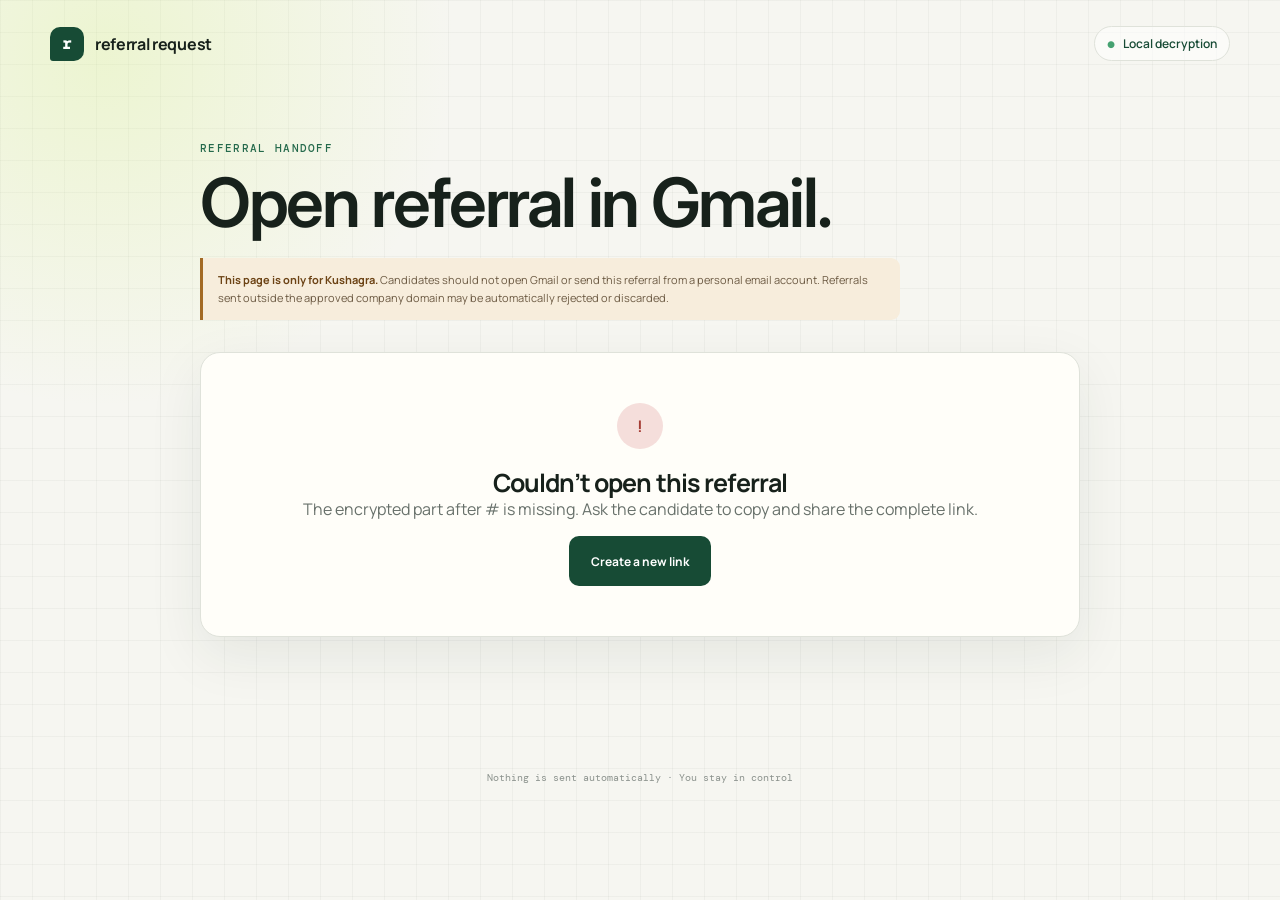
==== mail/index.html @ cffd20f9 "Open referrals with Android mailto" ====
<!doctype html>
<html lang="en">
  <head>
    <meta charset="UTF-8" />
    <meta name="viewport" content="width=device-width, initial-scale=1.0" />
    <meta name="robots" content="noindex, nofollow" />
    <meta name="theme-color" content="#f7f7f4" />
    <meta http-equiv="Cache-Control" content="no-cache, no-store, must-revalidate" />
    <meta http-equiv="Pragma" content="no-cache" />
    <meta http-equiv="Expires" content="0" />
    <title>Review referral email</title>
    <script>
      (() => {
        const url = new URL(window.location.href);
        let fresh = url.searchParams.get('_fresh');
        if (!fresh) {
          fresh = Date.now().toString(36);
          url.searchParams.set('_fresh', fresh);
          window.location.replace(url.href);
          return;
        }

        const stylesheet = document.createElement('link');
        stylesheet.rel = 'stylesheet';
        stylesheet.href = `../assets/styles.css?_fresh=${encodeURIComponent(fresh)}`;
        document.head.append(stylesheet);

        const loadScript = (source) => new Promise((resolve, reject) => {
          const script = document.createElement('script');
          script.src = `${source}?_fresh=${encodeURIComponent(fresh)}`;
          script.onload = resolve;
          script.onerror = reject;
          document.head.append(script);
        });

        window.addEventListener('DOMContentLoaded', async () => {
          await loadScript('../assets/codec.js');
          await loadScript('../assets/mail.js');
        });
      })();
    </script>
  </head>
  <body>
    <header class="site-header">
      <a class="brand" href="../"><span class="brand-mark" aria-hidden="true">r</span><span>referral request</span></a>
      <span class="secure-pill"><span aria-hidden="true">●</span> Local decryption</span>
    </header>

    <main class="mail-shell">
      <section class="mail-intro">
        <p class="eyebrow">Referral handoff</p>
        <h1>Open referral in Gmail.</h1>
        <p class="recipient-warning"><strong>This page is only for Kushagra.</strong> Candidates should not open Gmail or send this referral from a personal email account. Referrals sent outside the approved company domain may be automatically rejected or discarded.</p>
      </section>

      <section id="loading-state" class="state-card" aria-live="polite">
        <div class="loader" aria-hidden="true"></div>
        <h2>Opening secure referral…</h2>
        <p>Decrypting and decompressing locally in your browser.</p>
      </section>

      <section id="error-state" class="state-card hidden" aria-live="assertive">
        <div class="error-icon" aria-hidden="true">!</div>
        <h2>Couldn’t open this referral</h2>
        <p id="error-message">The secure link may be incomplete.</p>
        <a href="../" class="primary-button" style="display:inline-grid;place-items:center;text-decoration:none">Create a new link</a>
      </section>

      <section id="mail-review" class="mail-card hidden">
        <div class="mail-card-header">
          <div><p class="eyebrow" style="color:#bfe0ca">Secure handoff complete</p><h2>Referral decrypted</h2></div>
          <span class="verified-pill">✓ Link integrity verified</span>
        </div>
        <div class="mail-card-body">
          <p class="gmail-ready-copy">The referral is ready. Open Gmail to view and review the complete prefilled email.</p>
        </div>
        <div class="mail-actions">
          <p>The complete referral will appear in Gmail. Review it there before clicking Send.</p>
          <a id="open-gmail" class="primary-button" href="#">Open in Gmail <span aria-hidden="true">↗</span></a>
        </div>
      </section>
    </main>

    <footer>Nothing is sent automatically · You stay in control</footer>
  </body>
</html>
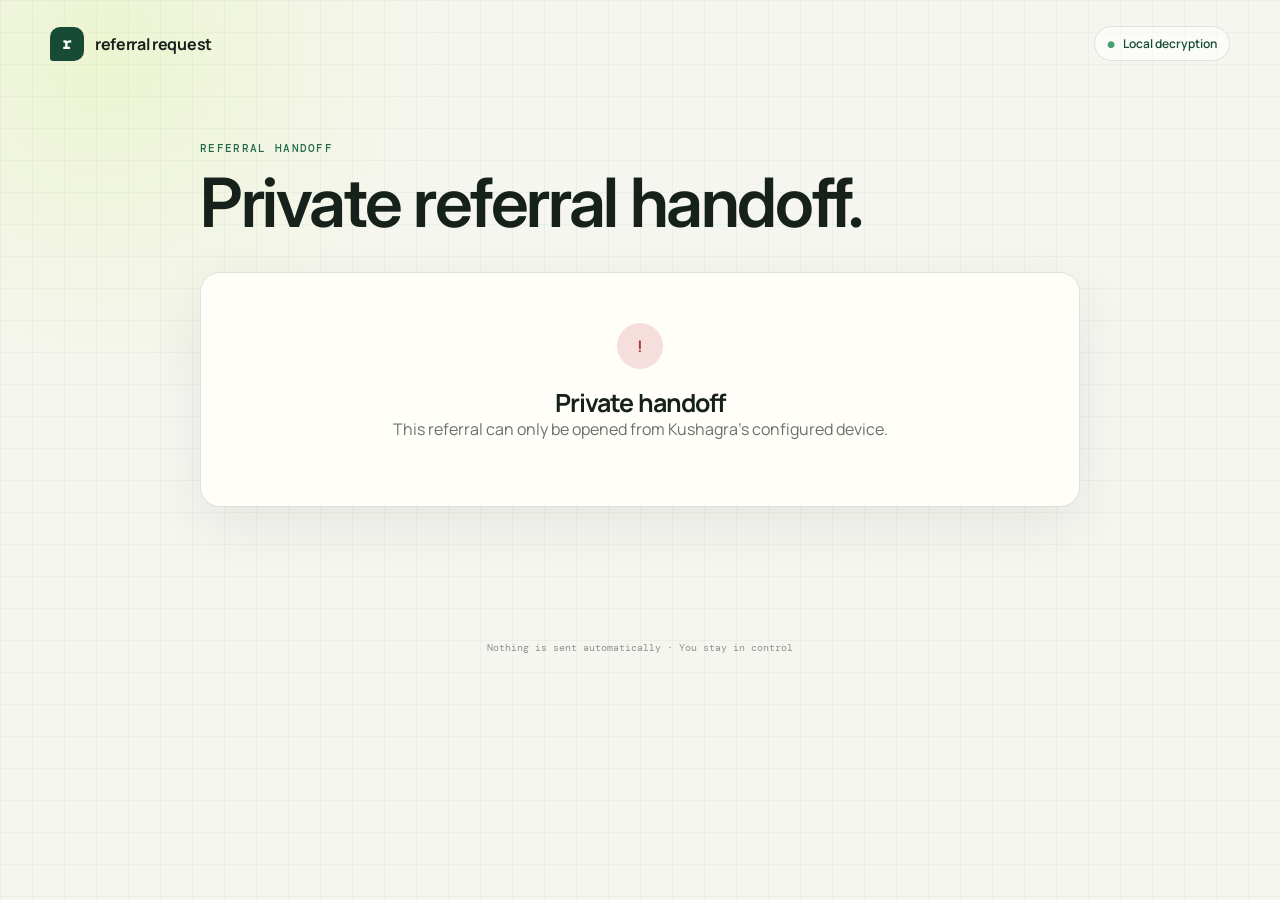
==== commit 01c196c4: "Validate referrals against live roles" ====
--- a/mail/index.html
+++ b/mail/index.html
@@ -11,14 +11,7 @@
     <title>Review referral email</title>
     <script>
       (() => {
-        const url = new URL(window.location.href);
-        let fresh = url.searchParams.get('_fresh');
-        if (!fresh) {
-          fresh = Date.now().toString(36);
-          url.searchParams.set('_fresh', fresh);
-          window.location.replace(url.href);
-          return;
-        }
+        const fresh = Date.now().toString(36);
 
         const stylesheet = document.createElement('link');
         stylesheet.rel = 'stylesheet';
@@ -42,21 +35,30 @@
   </head>
   <body>
     <header class="site-header">
-      <a class="brand" href="../"><span class="brand-mark" aria-hidden="true">r</span><span>referral request</span></a>
+      <div class="header-left">
+        <a class="brand" href="../"><span class="brand-mark" aria-hidden="true">r</span><span>referral request</span></a>
+        <p id="referral-counter" class="referral-counter hidden" aria-live="polite">Referred <strong id="referral-count">0</strong> candidates so far via this portal</p>
+      </div>
       <span class="secure-pill"><span aria-hidden="true">●</span> Local decryption</span>
     </header>
 
     <main class="mail-shell">
       <section class="mail-intro">
         <p class="eyebrow">Referral handoff</p>
-        <h1>Open referral in Gmail.</h1>
-        <p class="recipient-warning"><strong>This page is only for Kushagra.</strong> Candidates should not open Gmail or send this referral from a personal email account. Referrals sent outside the approved company domain may be automatically rejected or discarded.</p>
+        <h1 id="mail-heading">Private referral handoff.</h1>
+        <p id="recipient-warning" class="recipient-warning hidden"><strong>This page is only for Kushagra.</strong> Candidates should not open Gmail or send this referral from a personal email account. Referrals sent outside the approved company domain may be automatically rejected or discarded.</p>
       </section>
 
       <section id="loading-state" class="state-card" aria-live="polite">
         <div class="loader" aria-hidden="true"></div>
-        <h2>Opening secure referral…</h2>
-        <p>Decrypting and decompressing locally in your browser.</p>
+        <h2 id="loading-title">Verifying this device…</h2>
+        <p id="loading-copy">Checking private handoff access.</p>
+      </section>
+
+      <section id="restricted-state" class="state-card hidden" aria-live="assertive">
+        <div class="error-icon" aria-hidden="true">!</div>
+        <h2>Private handoff</h2>
+        <p>This referral can only be opened from Kushagra’s configured device.</p>
       </section>
 
       <section id="error-state" class="state-card hidden" aria-live="assertive">
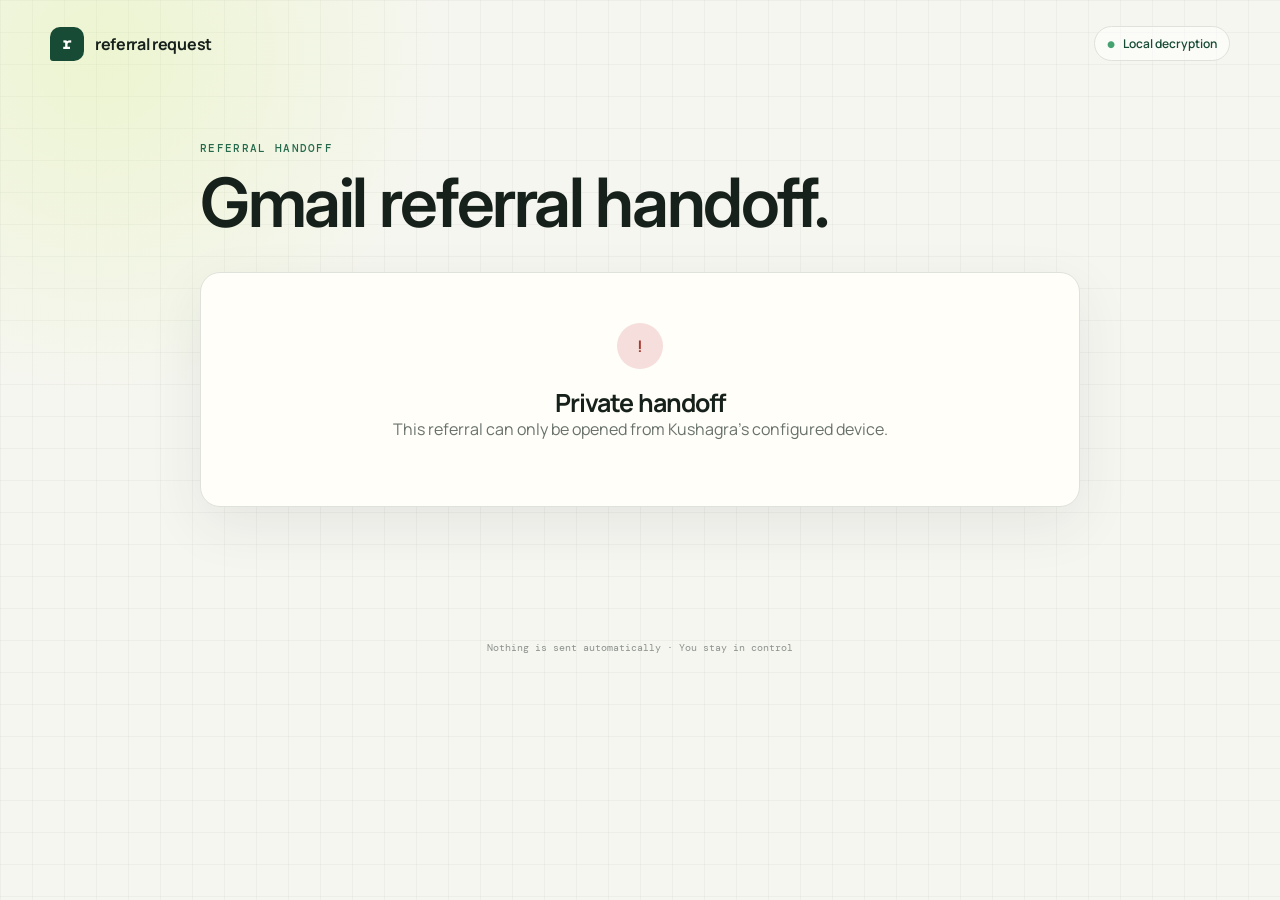
==== commit 9f6736b0: "Rename Gmail handoff heading" ====
--- a/mail/index.html
+++ b/mail/index.html
@@ -45,7 +45,7 @@
     <main class="mail-shell">
       <section class="mail-intro">
         <p class="eyebrow">Referral handoff</p>
-        <h1 id="mail-heading">Private referral handoff.</h1>
+        <h1 id="mail-heading">Gmail referral handoff.</h1>
         <p id="recipient-warning" class="recipient-warning hidden"><strong>This page is only for Kushagra.</strong> Candidates should not open Gmail or send this referral from a personal email account. Referrals sent outside the approved company domain may be automatically rejected or discarded.</p>
       </section>
 
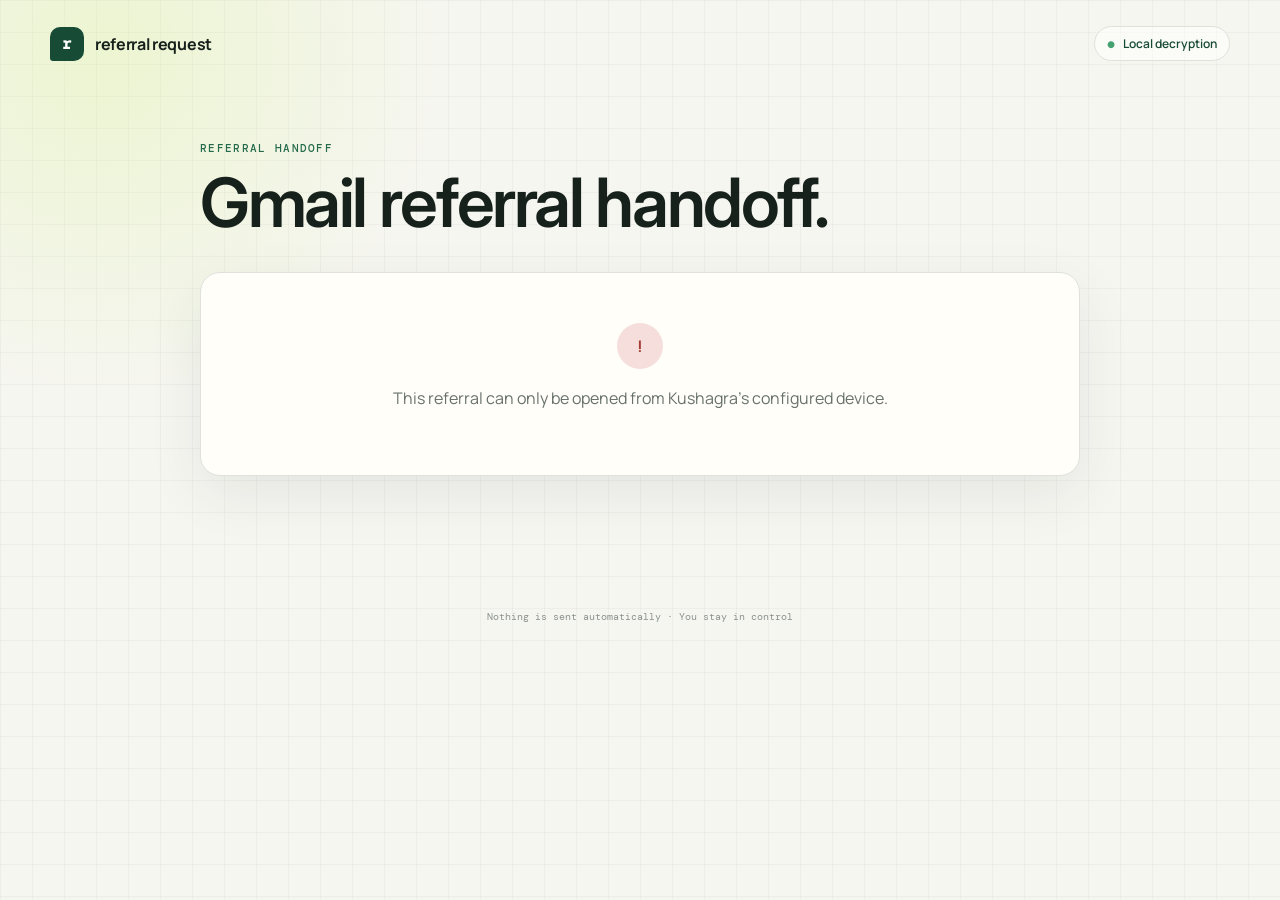
==== commit e8c9fe24: "Remove restricted handoff subheading" ====
--- a/mail/index.html
+++ b/mail/index.html
@@ -57,7 +57,6 @@
 
       <section id="restricted-state" class="state-card hidden" aria-live="assertive">
         <div class="error-icon" aria-hidden="true">!</div>
-        <h2>Private handoff</h2>
         <p>This referral can only be opened from Kushagra’s configured device.</p>
       </section>
 
